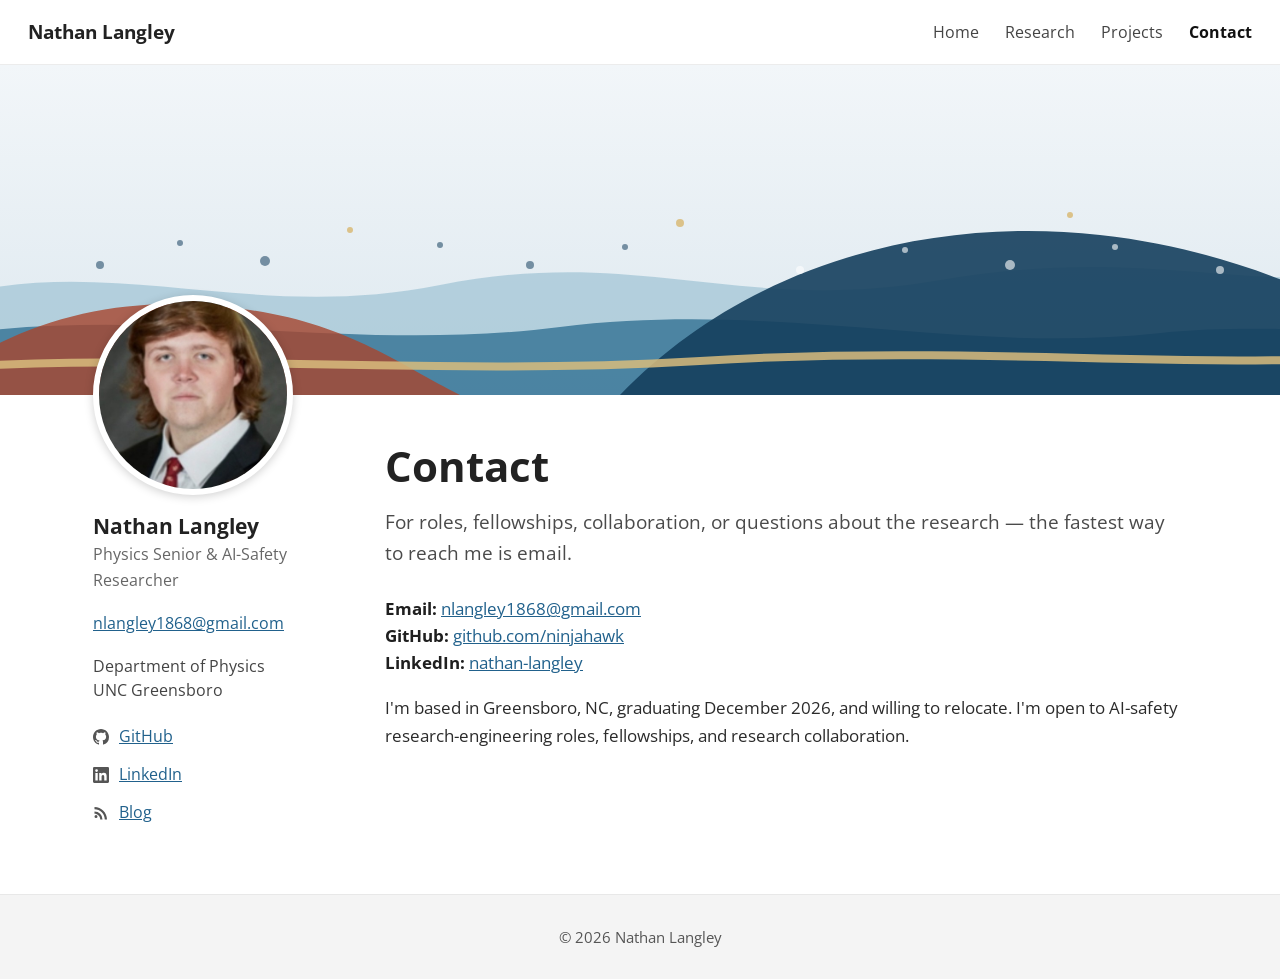
==== contact.html @ d39dffe3 "Restructure as multi-page academic site: banner, portrait sidebar, research and project entries with" ====
<!DOCTYPE html>
<html lang="en">
<head>
<meta charset="UTF-8" />
<meta name="viewport" content="width=device-width, initial-scale=1.0" />
<title>Contact — Nathan Langley</title>
<meta name="description" content="Contact Nathan Langley." />
<link rel="preconnect" href="https://fonts.googleapis.com">
<link rel="preconnect" href="https://fonts.gstatic.com" crossorigin>
<link href="https://fonts.googleapis.com/css2?family=Open+Sans:wght@400;600;700&display=swap" rel="stylesheet">
<link rel="stylesheet" href="style.css">
</head>
<body>

<div class="topbar">
  <div class="in">
    <a class="brand" href="index.html">Nathan Langley</a>
    <nav>
      <a href="index.html">Home</a>
      <a href="research.html">Research</a>
      <a href="projects.html">Projects</a>
      <a href="contact.html" class="here">Contact</a>
    </nav>
  </div>
</div>

<div class="banner" aria-hidden="true">
  <svg viewBox="0 0 1440 330" preserveAspectRatio="xMidYMid slice" xmlns="http://www.w3.org/2000/svg">
    <defs>
      <linearGradient id="sky" x1="0" y1="0" x2="0" y2="1">
        <stop offset="0" stop-color="#f2f6f9"/>
        <stop offset="1" stop-color="#dde8ef"/>
      </linearGradient>
    </defs>
    <rect width="1440" height="330" fill="url(#sky)"/>
    <path d="M0,240 C180,180 320,260 520,220 C720,180 820,250 1020,215 C1220,180 1340,230 1440,205 L1440,330 L0,330 Z" fill="#8db8cd" opacity="0.55"/>
    <path d="M0,275 C220,235 420,290 640,262 C860,235 1040,290 1240,268 C1320,259 1400,268 1440,262 L1440,330 L0,330 Z" fill="#2a6b8f" opacity="0.75"/>
    <path d="M700,330 C820,205 1000,150 1180,170 C1300,183 1390,225 1440,250 L1440,330 Z" fill="#16405e" opacity="0.9"/>
    <path d="M0,330 C90,255 200,225 330,245 C430,260 480,300 540,330 Z" fill="#a8462f" opacity="0.8"/>
    <path d="M0,300 C260,282 520,308 780,292 C1040,276 1260,300 1440,288 L1440,296 C1260,308 1040,284 780,300 C520,316 260,290 0,308 Z" fill="#d9bd7d" opacity="0.85"/>
    <g fill="#16405e" opacity="0.55">
      <circle cx="180" cy="200" r="4"/><circle cx="260" cy="178" r="3"/><circle cx="345" cy="196" r="5"/>
      <circle cx="520" cy="180" r="3"/><circle cx="610" cy="200" r="4"/><circle cx="705" cy="182" r="3"/>
    </g>
    <g fill="#ffffff" opacity="0.6">
      <circle cx="880" cy="205" r="4"/><circle cx="985" cy="185" r="3"/><circle cx="1090" cy="200" r="5"/>
      <circle cx="1195" cy="182" r="3"/><circle cx="1300" cy="205" r="4"/>
    </g>
    <g fill="#d9bd7d" opacity="0.9">
      <circle cx="430" cy="165" r="3"/><circle cx="760" cy="158" r="4"/><circle cx="1150" cy="150" r="3"/>
    </g>
  </svg>
</div>

<div class="layout">
  <aside class="sidebar">
    <img class="avatar" src="portrait.jpg" alt="Nathan Langley" />
    <h3>Nathan Langley</h3>
    <p class="role">Physics Senior &amp; AI-Safety Researcher</p>
    <a class="email" href="mailto:nlangley1868@gmail.com">nlangley1868@gmail.com</a>
    <p class="dept">Department of Physics<br/>UNC Greensboro</p>
    <ul class="plinks">
      <li>
        <svg viewBox="0 0 16 16" aria-hidden="true"><path d="M8 0C3.58 0 0 3.58 0 8c0 3.54 2.29 6.53 5.47 7.59.4.07.55-.17.55-.38 0-.19-.01-.82-.01-1.49-2.01.37-2.53-.49-2.69-.94-.09-.23-.48-.94-.82-1.13-.28-.15-.68-.52-.01-.53.63-.01 1.08.58 1.23.82.72 1.21 1.87.87 2.33.66.07-.52.28-.87.51-1.07-1.78-.2-3.64-.89-3.64-3.95 0-.87.31-1.59.82-2.15-.08-.2-.36-1.02.08-2.12 0 0 .67-.21 2.2.82.64-.18 1.32-.27 2-.27.68 0 1.36.09 2 .27 1.53-1.04 2.2-.82 2.2-.82.44 1.1.16 1.92.08 2.12.51.56.82 1.27.82 2.15 0 3.07-1.87 3.75-3.65 3.95.29.25.54.73.54 1.48 0 1.07-.01 1.93-.01 2.2 0 .21.15.46.55.38A8.012 8.012 0 0 0 16 8c0-4.42-3.58-8-8-8z"/></svg>
        <a href="https://github.com/ninjahawk">GitHub</a>
      </li>
      <li>
        <svg viewBox="0 0 16 16" aria-hidden="true"><path d="M14.82 0H1.18A1.17 1.17 0 0 0 0 1.15v13.69A1.17 1.17 0 0 0 1.18 16h13.64A1.17 1.17 0 0 0 16 14.85V1.15A1.17 1.17 0 0 0 14.82 0zM4.74 13.62H2.37V6h2.37v7.62zM3.56 4.96a1.38 1.38 0 1 1 0-2.76 1.38 1.38 0 0 1 0 2.76zm10.06 8.66h-2.37V9.92c0-.88-.02-2.02-1.23-2.02-1.24 0-1.43.96-1.43 1.96v3.76H6.22V6H8.5v1.04h.03a2.5 2.5 0 0 1 2.25-1.24c2.41 0 2.85 1.59 2.85 3.65v4.17z"/></svg>
        <a href="https://www.linkedin.com/in/nathan-langley-417a67336">LinkedIn</a>
      </li>
      <li>
        <svg viewBox="0 0 16 16" aria-hidden="true"><path d="M3 13a1.5 1.5 0 1 0 0-3 1.5 1.5 0 0 0 0 3zM1.5 6.5v2.25c3.17 0 5.75 2.58 5.75 5.75H9.5A8 8 0 0 0 1.5 6.5zm0-4.5v2.25c5.66 0 10.25 4.59 10.25 10.25H14C14 7.6 8.4 2 1.5 2z"/></svg>
        <a href="https://ninjahawk.github.io/blog/">Blog</a>
      </li>
    </ul>
  </aside>

  <main>
    <h1>Contact</h1>
    <p class="lead">
      For roles, fellowships, collaboration, or questions about the research — the fastest way to
      reach me is email.
    </p>
    <p>
      <b>Email:</b> <a href="mailto:nlangley1868@gmail.com">nlangley1868@gmail.com</a><br/>
      <b>GitHub:</b> <a href="https://github.com/ninjahawk">github.com/ninjahawk</a><br/>
      <b>LinkedIn:</b> <a href="https://www.linkedin.com/in/nathan-langley-417a67336">nathan-langley</a>
    </p>
    <p>
      I'm based in Greensboro, NC, graduating December 2026, and willing to relocate. I'm open to
      AI-safety research-engineering roles, fellowships, and research collaboration.
    </p>
  </main>
</div>

<footer>© 2026 Nathan Langley</footer>

</body>
</html>
---- style.css ----
/* Shared stylesheet */
* { box-sizing: border-box; margin: 0; padding: 0; }
body {
  font-family: "Open Sans", -apple-system, "Segoe UI", system-ui, Helvetica, Arial, sans-serif;
  font-size: 16.5px;
  line-height: 1.65;
  color: #2b2b2b;
  background: #ffffff;
}
a { color: #21618c; }
a:hover { color: #163f5c; }

/* ── top bar ── */
.topbar {
  position: sticky; top: 0; z-index: 30;
  background: #ffffff;
  border-bottom: 1px solid #ececec;
}
.topbar .in {
  max-width: 1400px; margin: 0 auto;
  display: flex; justify-content: space-between; align-items: center;
  padding: 16px 28px;
}
.topbar .brand { font-size: 1.2rem; font-weight: 700; color: #222; text-decoration: none; }
.topbar nav { display: flex; gap: 26px; flex-wrap: wrap; }
.topbar nav a { color: #444; text-decoration: none; font-size: 1rem; }
.topbar nav a:hover { color: #21618c; }
.topbar nav a.here { color: #111; font-weight: 700; }

/* ── banner ── */
.banner { width: 100%; height: 330px; overflow: hidden; background: #e9eff3; }
.banner svg { width: 100%; height: 100%; display: block; }

/* ── layout ── */
.layout {
  max-width: 1150px; margin: 0 auto;
  display: flex; gap: 52px;
  padding: 0 28px 56px;
}
.sidebar { width: 240px; flex-shrink: 0; }
.avatar {
  width: 200px; height: 200px; border-radius: 50%;
  object-fit: cover; display: block;
  margin-top: -100px;
  border: 6px solid #ffffff;
  box-shadow: 0 2px 10px rgba(0,0,0,0.18);
  background: #fff;
}
.sidebar h3 { font-size: 1.3rem; font-weight: 700; color: #222; margin-top: 18px; line-height: 1.3; }
.sidebar .role { color: #666; margin-top: 2px; font-size: 0.98rem; }
.sidebar .email { display: inline-block; margin-top: 18px; font-size: 0.98rem; }
.sidebar .dept { margin-top: 18px; color: #444; font-size: 0.98rem; line-height: 1.5; }
.sidebar ul.plinks { list-style: none; margin-top: 22px; }
.sidebar ul.plinks li { display: flex; align-items: center; gap: 10px; margin-bottom: 12px; }
.sidebar ul.plinks svg { width: 16px; height: 16px; fill: #555; flex-shrink: 0; }
.sidebar ul.plinks a { font-size: 0.98rem; }

main { flex: 1; padding-top: 48px; min-width: 0; }
main h1 { font-size: 2.6rem; font-weight: 700; color: #222; line-height: 1.15; margin-bottom: 16px; }
.lead { font-size: 1.18rem; color: #4a4a4a; margin-bottom: 26px; }
main p { margin-bottom: 18px; }
main p b { color: #1f1f1f; }

/* ── entries ── */
.entry { display: flex; gap: 24px; margin-bottom: 38px; }
.entry .thumb {
  width: 210px; flex-shrink: 0;
  align-self: flex-start;
  border: 1px solid #e3e3e3;
}
.entry .thumb img { width: 100%; height: 140px; object-fit: cover; display: block; }
.entry .body { min-width: 0; }
.entry .body h2 { margin-bottom: 4px; font-size: 1.22rem; line-height: 1.35; }
.entry .body h2 a { font-weight: 700; }
.entry .authors { font-size: 0.98rem; color: #333; }
.entry .authors b { font-weight: 700; }
.entry .venue { font-size: 0.95rem; color: #777; margin-bottom: 8px; }
.entry .desc { font-size: 0.98rem; color: #3d3d3d; margin-bottom: 10px; }
.btn {
  display: inline-block; margin-right: 8px; margin-top: 2px;
  border: 1px solid #c4c4c4; border-radius: 4px;
  padding: 4px 14px; font-size: 0.88rem;
  color: #333; text-decoration: none; background: #fff;
}
.btn:hover { border-color: #21618c; color: #21618c; }

/* ── footer ── */
footer {
  background: #f4f4f4; border-top: 1px solid #e8e8e8;
  padding: 30px 20px; text-align: center;
  font-size: 0.92rem; color: #555;
}

@media (max-width: 800px) {
  .banner { height: 220px; }
  .layout { flex-direction: column; gap: 10px; }
  .sidebar { width: 100%; text-align: center; }
  .avatar { margin: -80px auto 0; }
  .sidebar ul.plinks li { justify-content: center; }
  main { padding-top: 10px; }
  main h1 { font-size: 2rem; }
  .entry { flex-direction: column; }
  .entry .thumb { width: 100%; }
  .entry .thumb img { height: 180px; }
  .topbar .in { padding: 12px 16px; }
  .topbar nav { gap: 16px; }
}
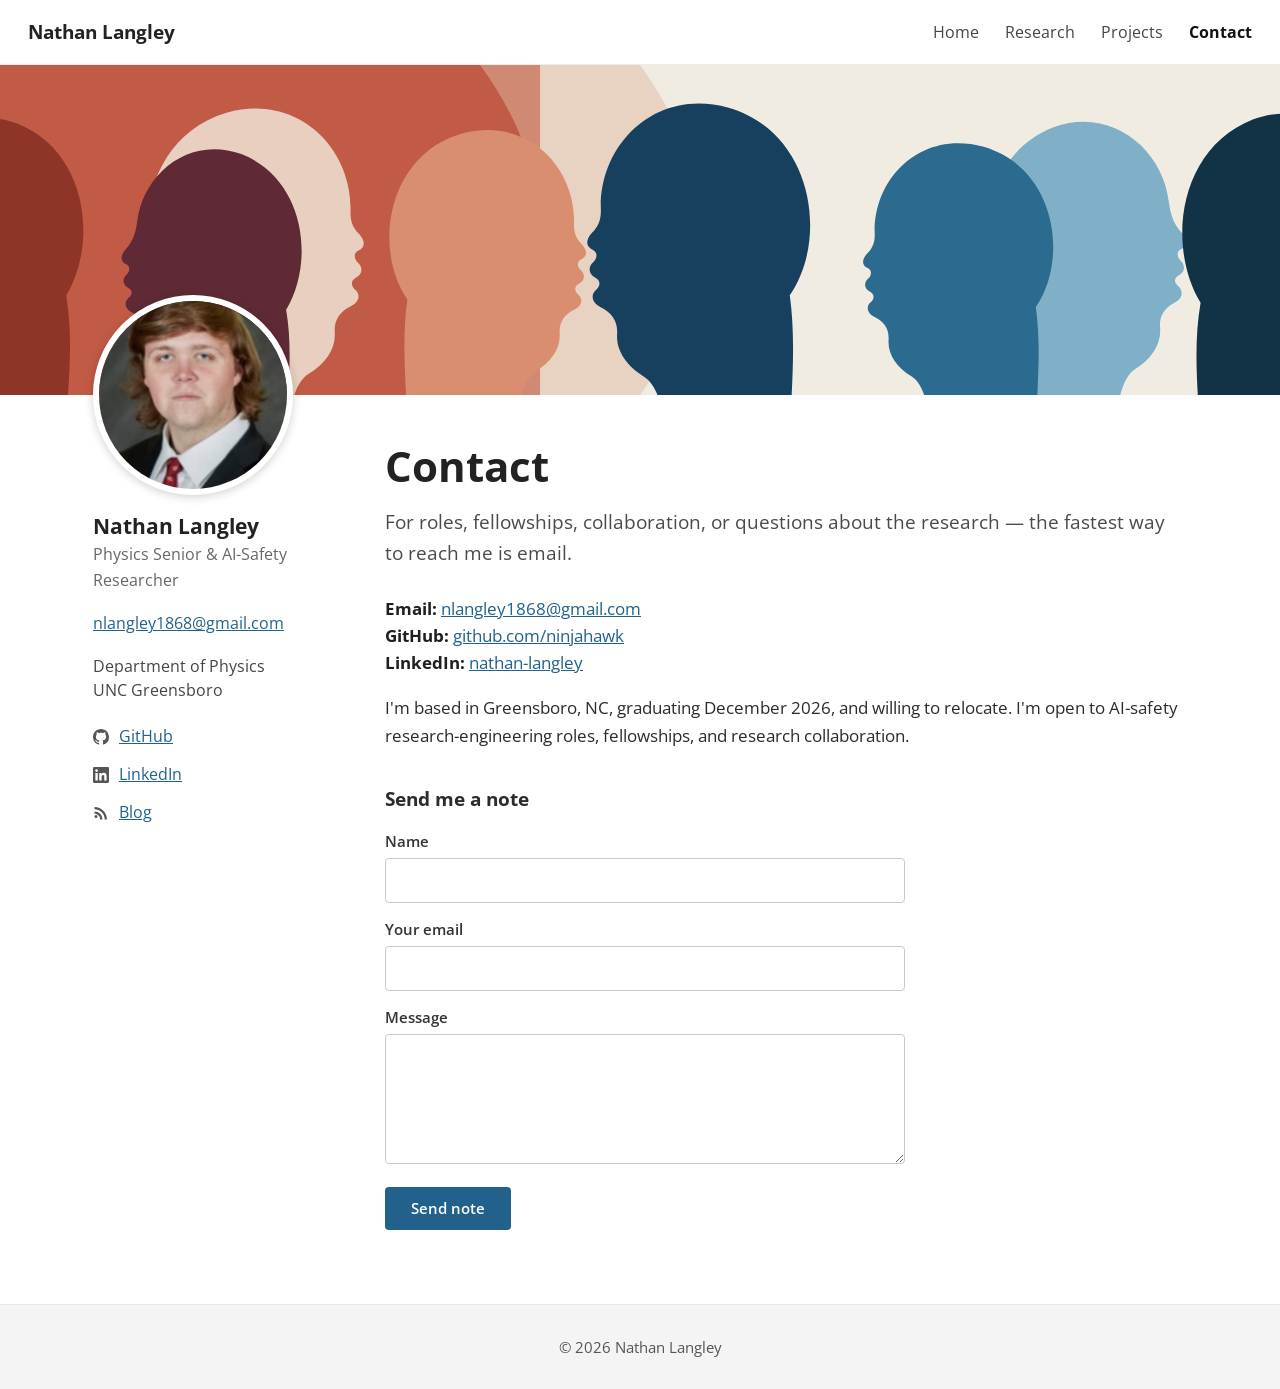
==== commit 29247bb4: "Banner redesign, thumbnails for all entries, merge emergent-behavior listings, drop years, add conta" ====
--- a/contact.html
+++ b/contact.html
@@ -25,31 +25,7 @@
 </div>
 
 <div class="banner" aria-hidden="true">
-  <svg viewBox="0 0 1440 330" preserveAspectRatio="xMidYMid slice" xmlns="http://www.w3.org/2000/svg">
-    <defs>
-      <linearGradient id="sky" x1="0" y1="0" x2="0" y2="1">
-        <stop offset="0" stop-color="#f2f6f9"/>
-        <stop offset="1" stop-color="#dde8ef"/>
-      </linearGradient>
-    </defs>
-    <rect width="1440" height="330" fill="url(#sky)"/>
-    <path d="M0,240 C180,180 320,260 520,220 C720,180 820,250 1020,215 C1220,180 1340,230 1440,205 L1440,330 L0,330 Z" fill="#8db8cd" opacity="0.55"/>
-    <path d="M0,275 C220,235 420,290 640,262 C860,235 1040,290 1240,268 C1320,259 1400,268 1440,262 L1440,330 L0,330 Z" fill="#2a6b8f" opacity="0.75"/>
-    <path d="M700,330 C820,205 1000,150 1180,170 C1300,183 1390,225 1440,250 L1440,330 Z" fill="#16405e" opacity="0.9"/>
-    <path d="M0,330 C90,255 200,225 330,245 C430,260 480,300 540,330 Z" fill="#a8462f" opacity="0.8"/>
-    <path d="M0,300 C260,282 520,308 780,292 C1040,276 1260,300 1440,288 L1440,296 C1260,308 1040,284 780,300 C520,316 260,290 0,308 Z" fill="#d9bd7d" opacity="0.85"/>
-    <g fill="#16405e" opacity="0.55">
-      <circle cx="180" cy="200" r="4"/><circle cx="260" cy="178" r="3"/><circle cx="345" cy="196" r="5"/>
-      <circle cx="520" cy="180" r="3"/><circle cx="610" cy="200" r="4"/><circle cx="705" cy="182" r="3"/>
-    </g>
-    <g fill="#ffffff" opacity="0.6">
-      <circle cx="880" cy="205" r="4"/><circle cx="985" cy="185" r="3"/><circle cx="1090" cy="200" r="5"/>
-      <circle cx="1195" cy="182" r="3"/><circle cx="1300" cy="205" r="4"/>
-    </g>
-    <g fill="#d9bd7d" opacity="0.9">
-      <circle cx="430" cy="165" r="3"/><circle cx="760" cy="158" r="4"/><circle cx="1150" cy="150" r="3"/>
-    </g>
-  </svg>
+  <img src="img/banner.svg" alt="" />
 </div>
 
 <div class="layout">
@@ -90,6 +66,35 @@
       I'm based in Greensboro, NC, graduating December 2026, and willing to relocate. I'm open to
       AI-safety research-engineering roles, fellowships, and research collaboration.
     </p>
+
+    <h2 style="font-size:1.2rem; font-weight:700; margin-top:34px;">Send me a note</h2>
+    <form class="noteform" id="noteform" action="https://formspree.io/f/FORM_ID" method="POST">
+      <label for="nf-name">Name</label>
+      <input id="nf-name" name="name" type="text" required />
+      <label for="nf-email">Your email</label>
+      <input id="nf-email" name="_replyto" type="email" required />
+      <label for="nf-msg">Message</label>
+      <textarea id="nf-msg" name="message" required></textarea>
+      <button type="submit">Send note</button>
+      <p class="status" id="nf-status"></p>
+    </form>
+    <script>
+      (function () {
+        var form = document.getElementById('noteform');
+        form.addEventListener('submit', function (e) {
+          if (form.action.indexOf('FORM_ID') !== -1) {
+            e.preventDefault();
+            var n = document.getElementById('nf-name').value;
+            var em = document.getElementById('nf-email').value;
+            var m = document.getElementById('nf-msg').value;
+            location.href = 'mailto:nlangley1868@gmail.com'
+              + '?subject=' + encodeURIComponent('Note from ' + n)
+              + '&body=' + encodeURIComponent(m + '\n\n— ' + n + ' (' + em + ')');
+            document.getElementById('nf-status').textContent = 'Opening your email app…';
+          }
+        });
+      })();
+    </script>
   </main>
 </div>
 
--- a/style.css
+++ b/style.css
@@ -28,8 +28,8 @@
 .topbar nav a.here { color: #111; font-weight: 700; }
 
 /* ── banner ── */
-.banner { width: 100%; height: 330px; overflow: hidden; background: #e9eff3; }
-.banner svg { width: 100%; height: 100%; display: block; }
+.banner { width: 100%; height: 330px; overflow: hidden; background: #f1ece1; }
+.banner img { width: 100%; height: 100%; object-fit: cover; display: block; }
 
 /* ── layout ── */
 .layout {
@@ -84,6 +84,22 @@
 }
 .btn:hover { border-color: #21618c; color: #21618c; }
 
+/* ── note form ── */
+.noteform { max-width: 520px; margin-top: 8px; }
+.noteform label { display: block; font-weight: 600; font-size: 0.95rem; margin: 14px 0 4px; color: #333; }
+.noteform input, .noteform textarea {
+  width: 100%; padding: 9px 12px; font: inherit; font-size: 0.95rem;
+  border: 1px solid #c9c9c9; border-radius: 4px; background: #fff; color: #222;
+}
+.noteform input:focus, .noteform textarea:focus { outline: none; border-color: #21618c; }
+.noteform textarea { min-height: 130px; resize: vertical; }
+.noteform button {
+  margin-top: 16px; padding: 9px 26px; font: inherit; font-size: 0.95rem; font-weight: 600;
+  color: #fff; background: #21618c; border: 0; border-radius: 4px; cursor: pointer;
+}
+.noteform button:hover { background: #174a6c; }
+.noteform .status { font-size: 0.9rem; margin-top: 10px; color: #3d7a55; }
+
 /* ── footer ── */
 footer {
   background: #f4f4f4; border-top: 1px solid #e8e8e8;
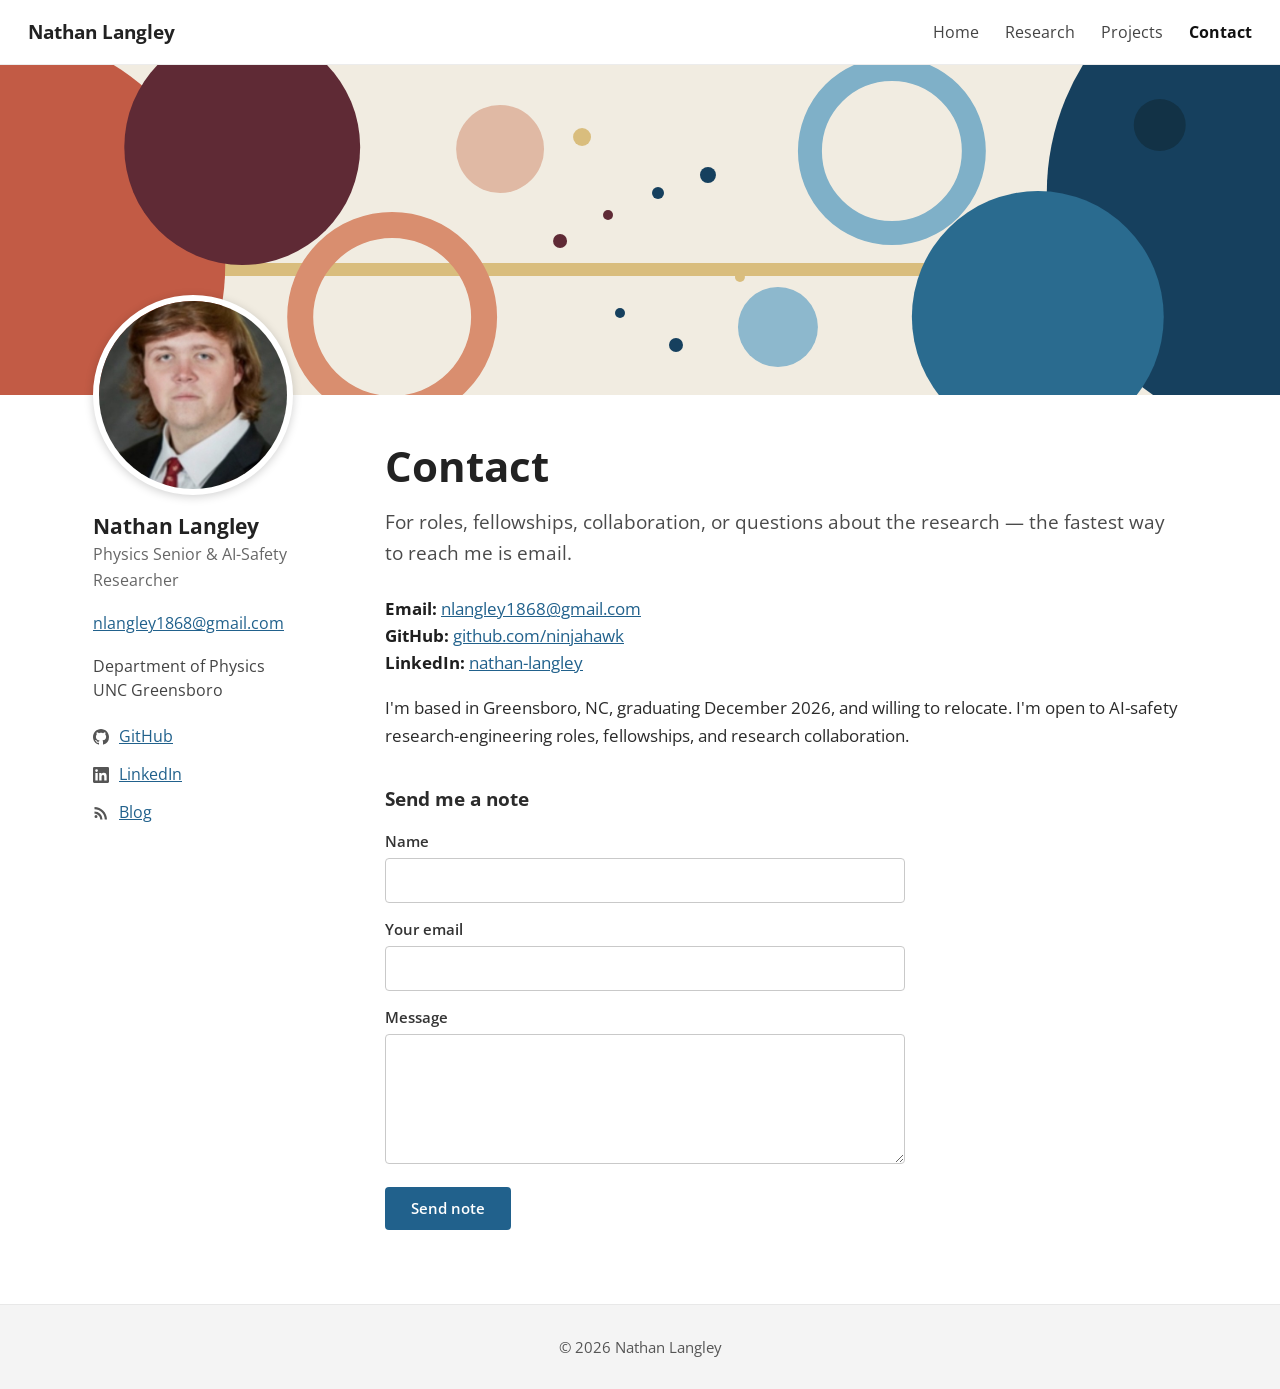
==== commit ccc0aa0f: "Version asset URLs to bypass stale browser caches" ====
--- a/contact.html
+++ b/contact.html
@@ -8,7 +8,7 @@
 <link rel="preconnect" href="https://fonts.googleapis.com">
 <link rel="preconnect" href="https://fonts.gstatic.com" crossorigin>
 <link href="https://fonts.googleapis.com/css2?family=Open+Sans:wght@400;600;700&display=swap" rel="stylesheet">
-<link rel="stylesheet" href="style.css">
+<link rel="stylesheet" href="style.css?v=2">
 </head>
 <body>
 
@@ -25,7 +25,7 @@
 </div>
 
 <div class="banner" aria-hidden="true">
-  <img src="img/banner.svg" alt="" />
+  <img src="img/banner.svg?v=2" alt="" />
 </div>
 
 <div class="layout">
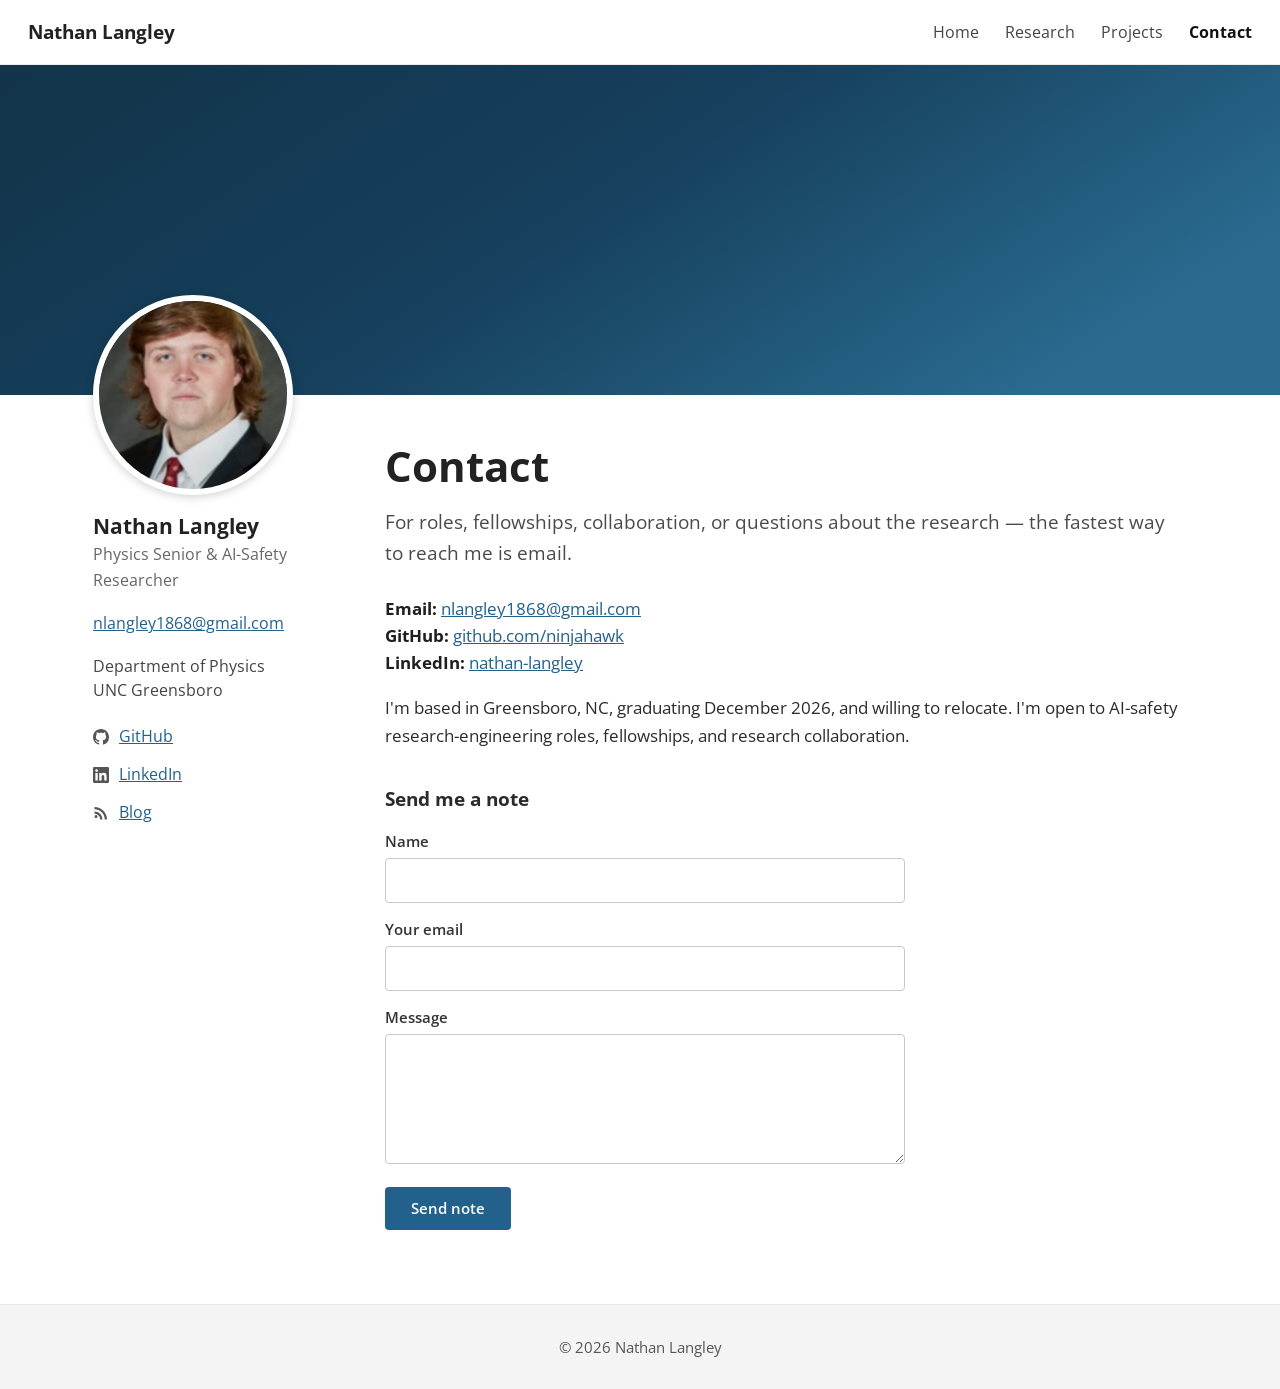
==== commit 581c40ff: "Banner: minimal gradient band" ====
--- a/contact.html
+++ b/contact.html
@@ -25,7 +25,7 @@
 </div>
 
 <div class="banner" aria-hidden="true">
-  <img src="img/banner.svg?v=2" alt="" />
+  <img src="img/banner.svg?v=3" alt="" />
 </div>
 
 <div class="layout">
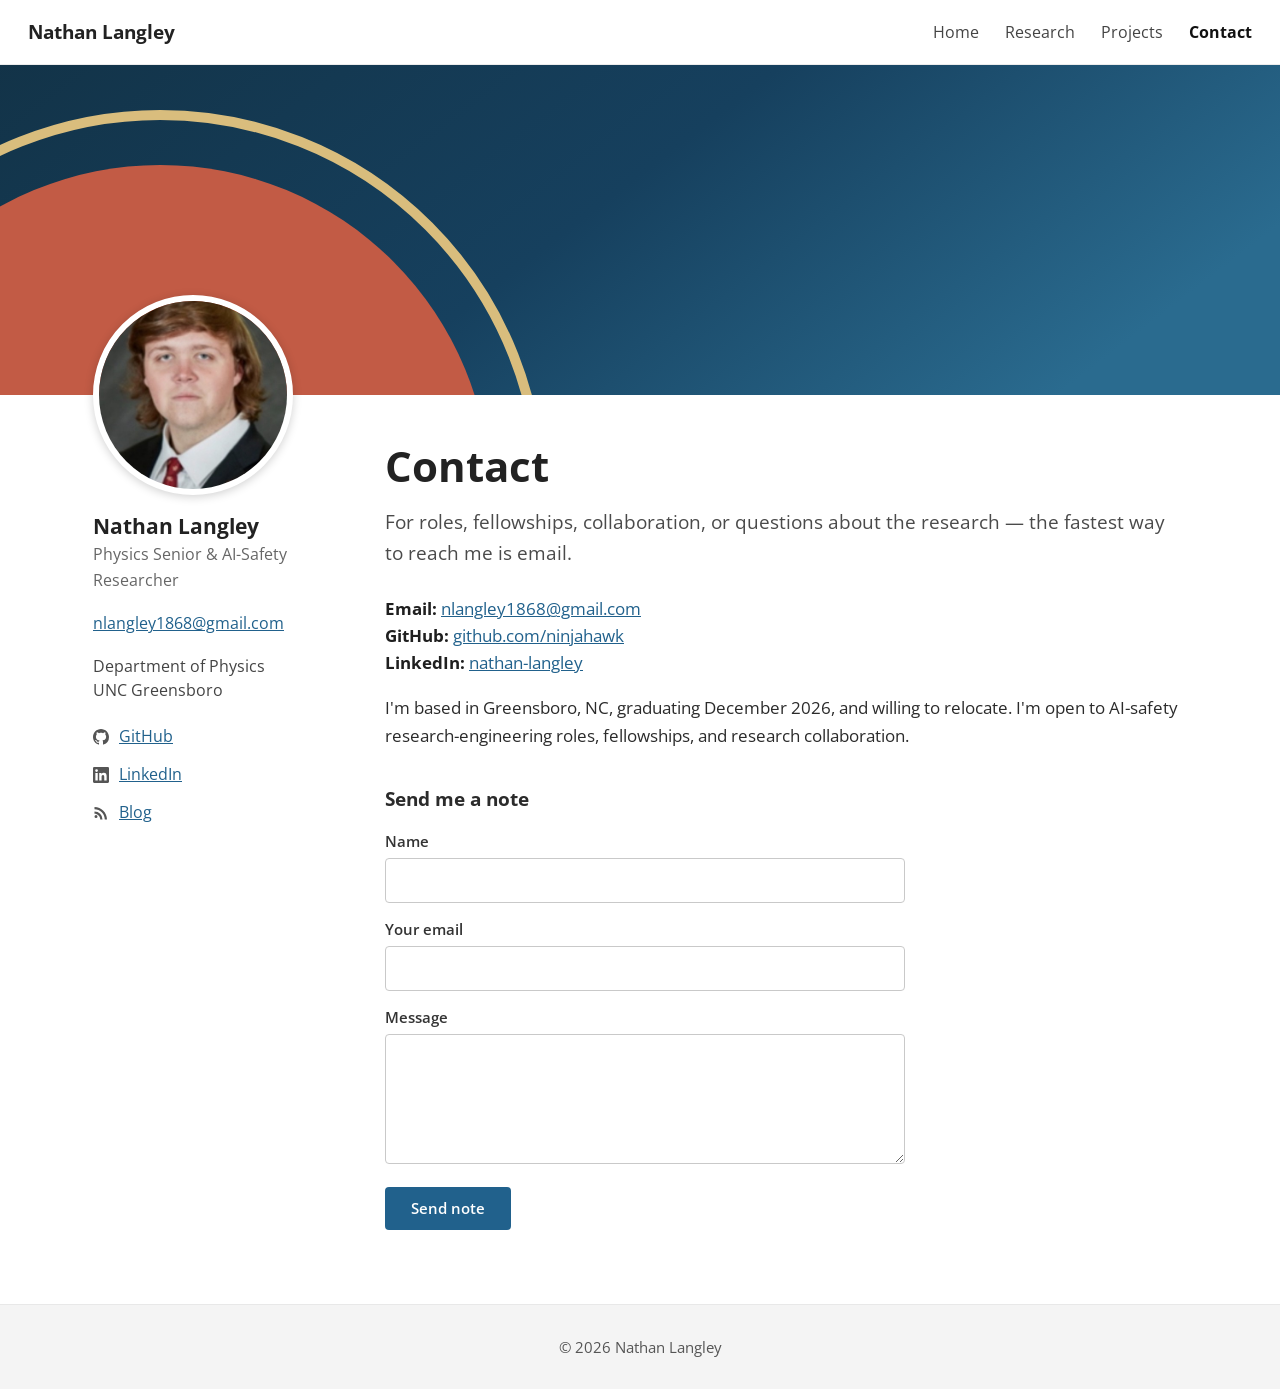
==== commit 00de0d5a: "Banner: gradient with warm arc (option D)" ====
--- a/contact.html
+++ b/contact.html
@@ -25,7 +25,7 @@
 </div>
 
 <div class="banner" aria-hidden="true">
-  <img src="img/banner.svg?v=3" alt="" />
+  <img src="img/banner.svg?v=4" alt="" />
 </div>
 
 <div class="layout">
